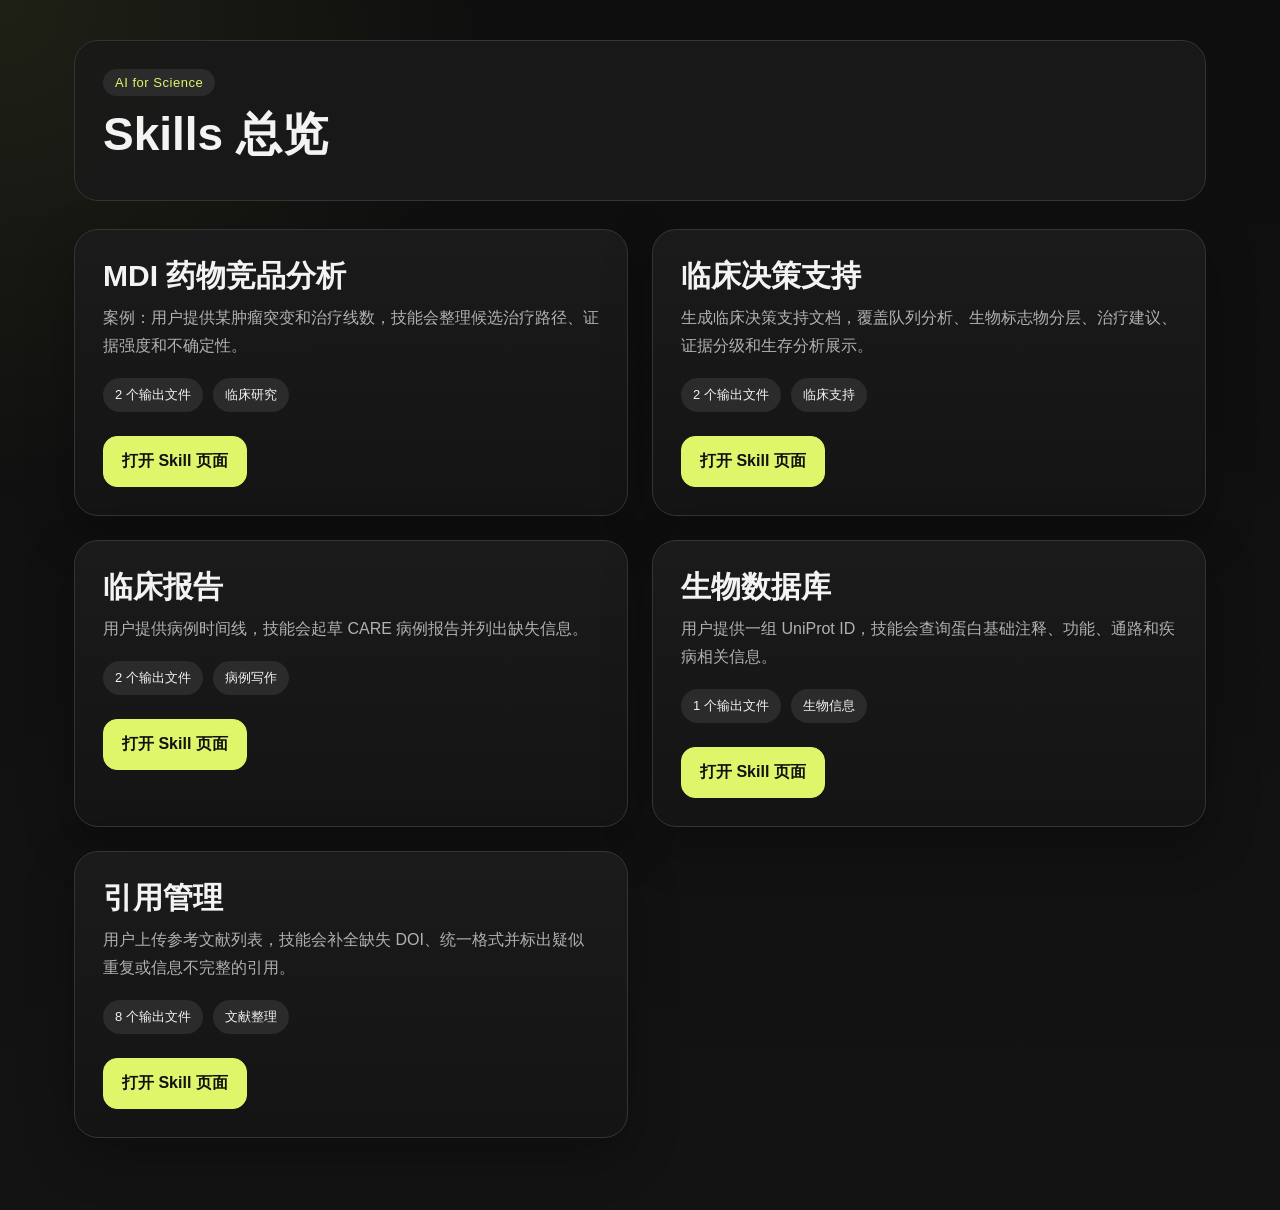
==== docs/index.html @ 72fe0d18 "Move site to docs for GitHub Pages" ====
<!DOCTYPE html>
<html lang="zh-CN">
<head>
  <meta charset="UTF-8">
  <meta name="viewport" content="width=device-width, initial-scale=1.0">
  <title>AI for Science Skills</title>
  <link rel="stylesheet" href="./assets/skills.css">
</head>
<body>
  <main class="page">
    <section class="hero">
      <div class="eyebrow">AI for Science</div>
      <h1>Skills 总览</h1>

    </section>

    <section class="overview-grid">
      <article class="overview-card">
        <div class="card-top">
          <div>
            <h2>MDI 药物竞品分析</h2>
            <p class="card-note">案例：用户提供某肿瘤突变和治疗线数，技能会整理候选治疗路径、证据强度和不确定性。</p>
          </div>
          <div class="meta">
            <span>2 个输出文件</span>
            <span>临床研究</span>
          </div>
        </div>
        <div class="card-actions">
          <a class="button primary" href="./skills/mdi-drug-competitor-analysis.html">打开 Skill 页面</a>
        </div>
      </article>

      <article class="overview-card">
        <div class="card-top">
          <div>
            <h2>临床决策支持</h2>
            <p class="card-note">生成临床决策支持文档，覆盖队列分析、生物标志物分层、治疗建议、证据分级和生存分析展示。</p>
          </div>
          <div class="meta">
            <span>2 个输出文件</span>
            <span>临床支持</span>
          </div>
        </div>
        <div class="card-actions">
          <a class="button primary" href="./skills/clinical-decision-support.html">打开 Skill 页面</a>
        </div>
      </article>

      <article class="overview-card">
        <div class="card-top">
          <div>
            <h2>临床报告</h2>
            <p class="card-note">用户提供病例时间线，技能会起草 CARE 病例报告并列出缺失信息。</p>
          </div>
          <div class="meta">
            <span>2 个输出文件</span>
            <span>病例写作</span>
          </div>
        </div>
        <div class="card-actions">
          <a class="button primary" href="./skills/clinical-reports.html">打开 Skill 页面</a>
        </div>
      </article>

      <article class="overview-card">
        <div class="card-top">
          <div>
            <h2>生物数据库</h2>
            <p class="card-note">用户提供一组 UniProt ID，技能会查询蛋白基础注释、功能、通路和疾病相关信息。</p>
          </div>
          <div class="meta">
            <span>1 个输出文件</span>
            <span>生物信息</span>
          </div>
        </div>
        <div class="card-actions">
          <a class="button primary" href="./skills/bio-database.html">打开 Skill 页面</a>
        </div>
      </article>

      <article class="overview-card">
        <div class="card-top">
          <div>
            <h2>引用管理</h2>
            <p class="card-note">用户上传参考文献列表，技能会补全缺失 DOI、统一格式并标出疑似重复或信息不完整的引用。</p>
          </div>
          <div class="meta">
            <span>8 个输出文件</span>
            <span>文献整理</span>
          </div>
        </div>
        <div class="card-actions">
          <a class="button primary" href="./skills/citation-management.html">打开 Skill 页面</a>
        </div>
      </article>
    </section>
  </main>
</body>
</html>
---- docs/assets/skills.css ----
:root {
  --bg: #111111;
  --panel: #1a1a1a;
  --panel-soft: #222222;
  --border: #343434;
  --text: #f3f3f3;
  --muted: #b1b1b1;
  --accent: #dff56a;
  --accent-ink: #111111;
  --tag: #2b2b2b;
}

* {
  box-sizing: border-box;
}

body {
  margin: 0;
  font-family: "PingFang SC", "Noto Sans SC", "Helvetica Neue", sans-serif;
  background:
    radial-gradient(circle at top left, rgba(223, 245, 106, 0.08), transparent 28%),
    linear-gradient(180deg, #0e0e0e 0%, #131313 100%);
  color: var(--text);
}

.page {
  max-width: 1180px;
  margin: 0 auto;
  padding: 40px 24px 72px;
}

.hero {
  margin-bottom: 28px;
  padding: 28px;
  border: 1px solid var(--border);
  border-radius: 24px;
  background: rgba(26, 26, 26, 0.92);
  backdrop-filter: blur(8px);
}

.eyebrow {
  display: inline-block;
  margin-bottom: 14px;
  padding: 6px 12px;
  border-radius: 999px;
  background: var(--tag);
  color: var(--accent);
  font-size: 13px;
  letter-spacing: 0.04em;
}

h1 {
  margin: 0 0 12px;
  font-size: clamp(28px, 5vw, 46px);
  line-height: 1.08;
}

.hero p {
  max-width: 860px;
  margin: 0;
  color: var(--muted);
  font-size: 16px;
  line-height: 1.75;
}

.overview-grid {
  display: grid;
  grid-template-columns: repeat(2, minmax(0, 1fr));
  gap: 24px;
}

.overview-card,
.skill-card {
  border: 1px solid var(--border);
  border-radius: 24px;
  background: linear-gradient(180deg, rgba(27, 27, 27, 0.98), rgba(20, 20, 20, 0.98));
  overflow: hidden;
  box-shadow: 0 18px 50px rgba(0, 0, 0, 0.28);
}

.overview-card {
  padding: 28px;
}

.card-top h2,
.skill-title h2 {
  margin: 0 0 10px;
  font-size: 30px;
  line-height: 1.2;
}

.card-note,
.skill-teaching {
  margin: 0;
  color: var(--muted);
  font-size: 16px;
  line-height: 1.75;
}

.meta {
  display: flex;
  flex-wrap: wrap;
  gap: 10px;
  margin-top: 18px;
}

.meta span {
  padding: 8px 12px;
  border-radius: 999px;
  background: var(--tag);
  color: var(--text);
  font-size: 13px;
}

.card-actions {
  margin-top: 24px;
}

.skill-card + .skill-card {
  margin-top: 28px;
}

.skill-header {
  display: flex;
  justify-content: space-between;
  gap: 18px;
  padding: 28px;
  border-bottom: 1px solid var(--border);
}

.skill-title {
  max-width: 760px;
}

.actions {
  display: flex;
  flex-direction: column;
  gap: 12px;
  min-width: 240px;
}

.button {
  display: inline-flex;
  justify-content: center;
  align-items: center;
  padding: 14px 18px;
  border-radius: 14px;
  border: 1px solid var(--border);
  text-decoration: none;
  font-weight: 700;
  font-size: 16px;
  cursor: pointer;
  appearance: none;
  transition: transform 160ms ease, border-color 160ms ease, background 160ms ease;
}

.button:hover {
  transform: translateY(-1px);
  border-color: #565656;
}

.button.primary {
  background: var(--accent);
  color: var(--accent-ink);
  border-color: var(--accent);
}

.button.secondary {
  background: transparent;
  color: var(--text);
}

.skill-body {
  display: grid;
  grid-template-columns: repeat(2, minmax(0, 1fr));
  gap: 18px;
  padding: 28px;
}

.panel {
  padding: 22px;
  border: 1px solid var(--border);
  border-radius: 18px;
  background: var(--panel-soft);
}

.panel h3 {
  margin: 0 0 12px;
  font-size: 18px;
}

.panel p,
.panel li {
  color: var(--muted);
  font-size: 15px;
  line-height: 1.75;
}

.panel ul {
  margin: 0;
  padding-left: 18px;
}

.panel strong {
  color: var(--text);
}

.wide {
  grid-column: 1 / -1;
}

.back-link {
  display: inline-flex;
  align-items: center;
  gap: 8px;
  margin-bottom: 18px;
  color: var(--muted);
  text-decoration: none;
  font-size: 14px;
}

.back-link:hover {
  color: var(--text);
}

code {
  color: #f7f7f7;
  font-family: "SFMono-Regular", "Menlo", monospace;
}

@media (max-width: 900px) {
  .overview-grid,
  .skill-body {
    grid-template-columns: 1fr;
  }

  .skill-header {
    flex-direction: column;
  }

  .actions {
    min-width: 0;
  }
}
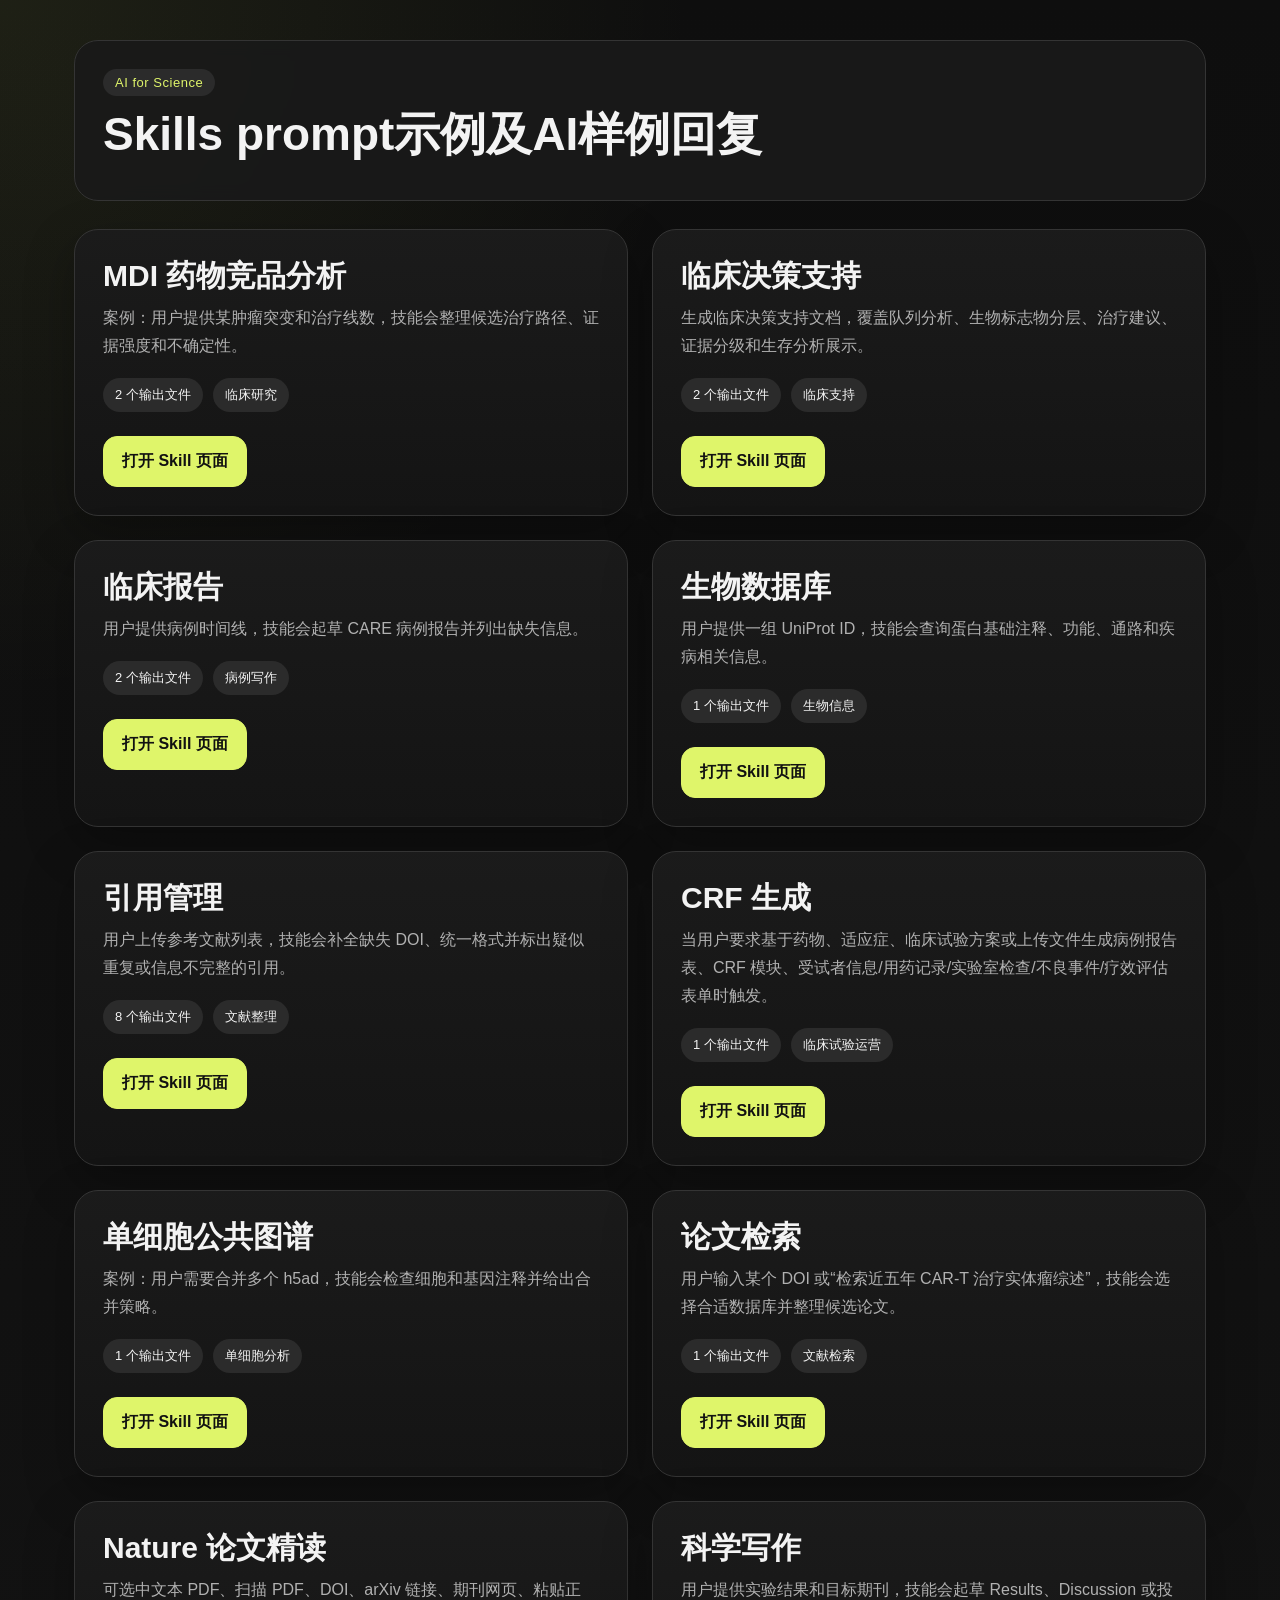
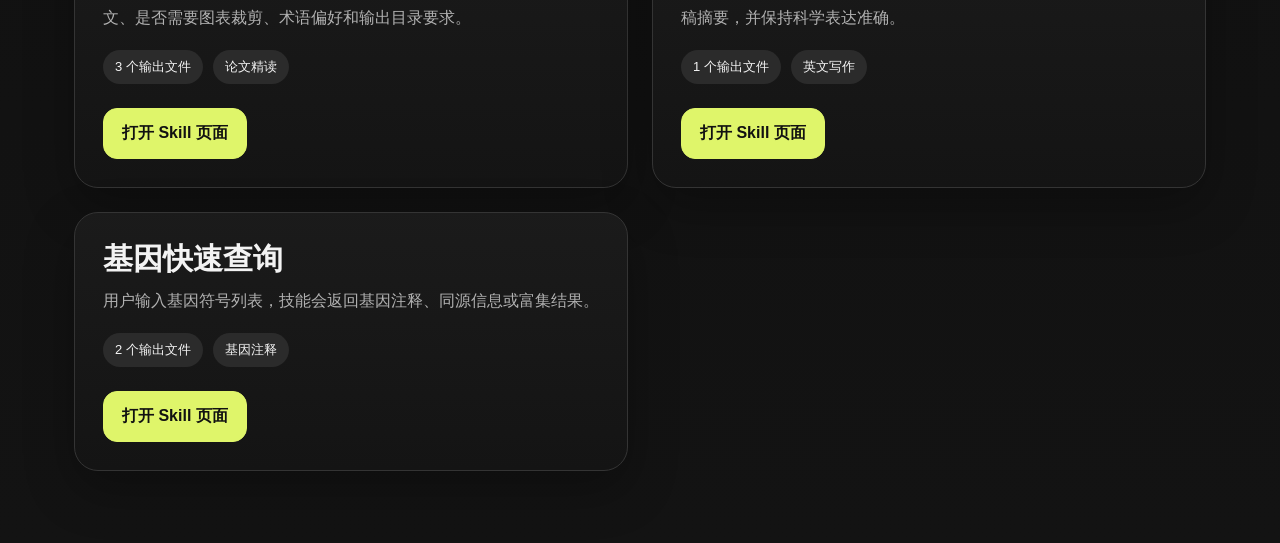
==== commit 176e3227: "Add skill overview examples to docs homepage" ====
--- a/docs/index.html
+++ b/docs/index.html
@@ -10,7 +10,7 @@
   <main class="page">
     <section class="hero">
       <div class="eyebrow">AI for Science</div>
-      <h1>Skills 总览</h1>
+      <h1>Skills prompt示例及AI样例回复</h1>
 
     </section>
 
@@ -94,6 +94,102 @@
           <a class="button primary" href="./skills/citation-management.html">打开 Skill 页面</a>
         </div>
       </article>
+
+      <article class="overview-card">
+        <div class="card-top">
+          <div>
+            <h2>CRF 生成</h2>
+            <p class="card-note">当用户要求基于药物、适应症、临床试验方案或上传文件生成病例报告表、CRF 模块、受试者信息/用药记录/实验室检查/不良事件/疗效评估表单时触发。</p>
+          </div>
+          <div class="meta">
+            <span>1 个输出文件</span>
+            <span>临床试验运营</span>
+          </div>
+        </div>
+        <div class="card-actions">
+          <a class="button primary" href="./skills/crf-generator.html">打开 Skill 页面</a>
+        </div>
+      </article>
+
+      <article class="overview-card">
+        <div class="card-top">
+          <div>
+            <h2>单细胞公共图谱</h2>
+            <p class="card-note">案例：用户需要合并多个 h5ad，技能会检查细胞和基因注释并给出合并策略。</p>
+          </div>
+          <div class="meta">
+            <span>1 个输出文件</span>
+            <span>单细胞分析</span>
+          </div>
+        </div>
+        <div class="card-actions">
+          <a class="button primary" href="./skills/single-cell-atlas.html">打开 Skill 页面</a>
+        </div>
+      </article>
+
+      <article class="overview-card">
+        <div class="card-top">
+          <div>
+            <h2>论文检索</h2>
+            <p class="card-note">用户输入某个 DOI 或“检索近五年 CAR-T 治疗实体瘤综述”，技能会选择合适数据库并整理候选论文。</p>
+          </div>
+          <div class="meta">
+            <span>1 个输出文件</span>
+            <span>文献检索</span>
+          </div>
+        </div>
+        <div class="card-actions">
+          <a class="button primary" href="./skills/paper-lookup.html">打开 Skill 页面</a>
+        </div>
+      </article>
+
+      <article class="overview-card">
+        <div class="card-top">
+          <div>
+            <h2>Nature 论文精读</h2>
+            <p class="card-note">可选中文本 PDF、扫描 PDF、DOI、arXiv 链接、期刊网页、粘贴正文、是否需要图表裁剪、术语偏好和输出目录要求。</p>
+          </div>
+          <div class="meta">
+            <span>3 个输出文件</span>
+            <span>论文精读</span>
+          </div>
+        </div>
+        <div class="card-actions">
+          <a class="button primary" href="./skills/nature-paper-reading.html">打开 Skill 页面</a>
+        </div>
+      </article>
+
+      <article class="overview-card">
+        <div class="card-top">
+          <div>
+            <h2>科学写作</h2>
+            <p class="card-note">用户提供实验结果和目标期刊，技能会起草 Results、Discussion 或投稿摘要，并保持科学表达准确。</p>
+          </div>
+          <div class="meta">
+            <span>1 个输出文件</span>
+            <span>英文写作</span>
+          </div>
+        </div>
+        <div class="card-actions">
+          <a class="button primary" href="./skills/scientific-writing.html">打开 Skill 页面</a>
+        </div>
+      </article>
+
+      <article class="overview-card">
+        <div class="card-top">
+          <div>
+            <h2>基因快速查询</h2>
+            <p class="card-note">用户输入基因符号列表，技能会返回基因注释、同源信息或富集结果。</p>
+          </div>
+          <div class="meta">
+            <span>2 个输出文件</span>
+            <span>基因注释</span>
+          </div>
+        </div>
+        <div class="card-actions">
+          <a class="button primary" href="./skills/gene-quick-query.html">打开 Skill 页面</a>
+        </div>
+      </article>
     </section>
   </main>
 </body>
--- a/docs/assets/skills.css
+++ b/docs/assets/skills.css
@@ -170,6 +170,22 @@
   color: var(--text);
 }
 
+.button:disabled,
+.button.is-disabled {
+  cursor: not-allowed;
+  opacity: 0.52;
+  transform: none;
+  border-color: var(--border);
+  background: #202020;
+  color: var(--muted);
+}
+
+.button:disabled:hover,
+.button.is-disabled:hover {
+  transform: none;
+  border-color: var(--border);
+}
+
 .skill-body {
   display: grid;
   grid-template-columns: repeat(2, minmax(0, 1fr));
@@ -203,6 +219,12 @@
 
 .panel strong {
   color: var(--text);
+}
+
+.placeholder-note {
+  margin-top: 14px;
+  color: var(--muted);
+  font-size: 14px;
 }
 
 .wide {
